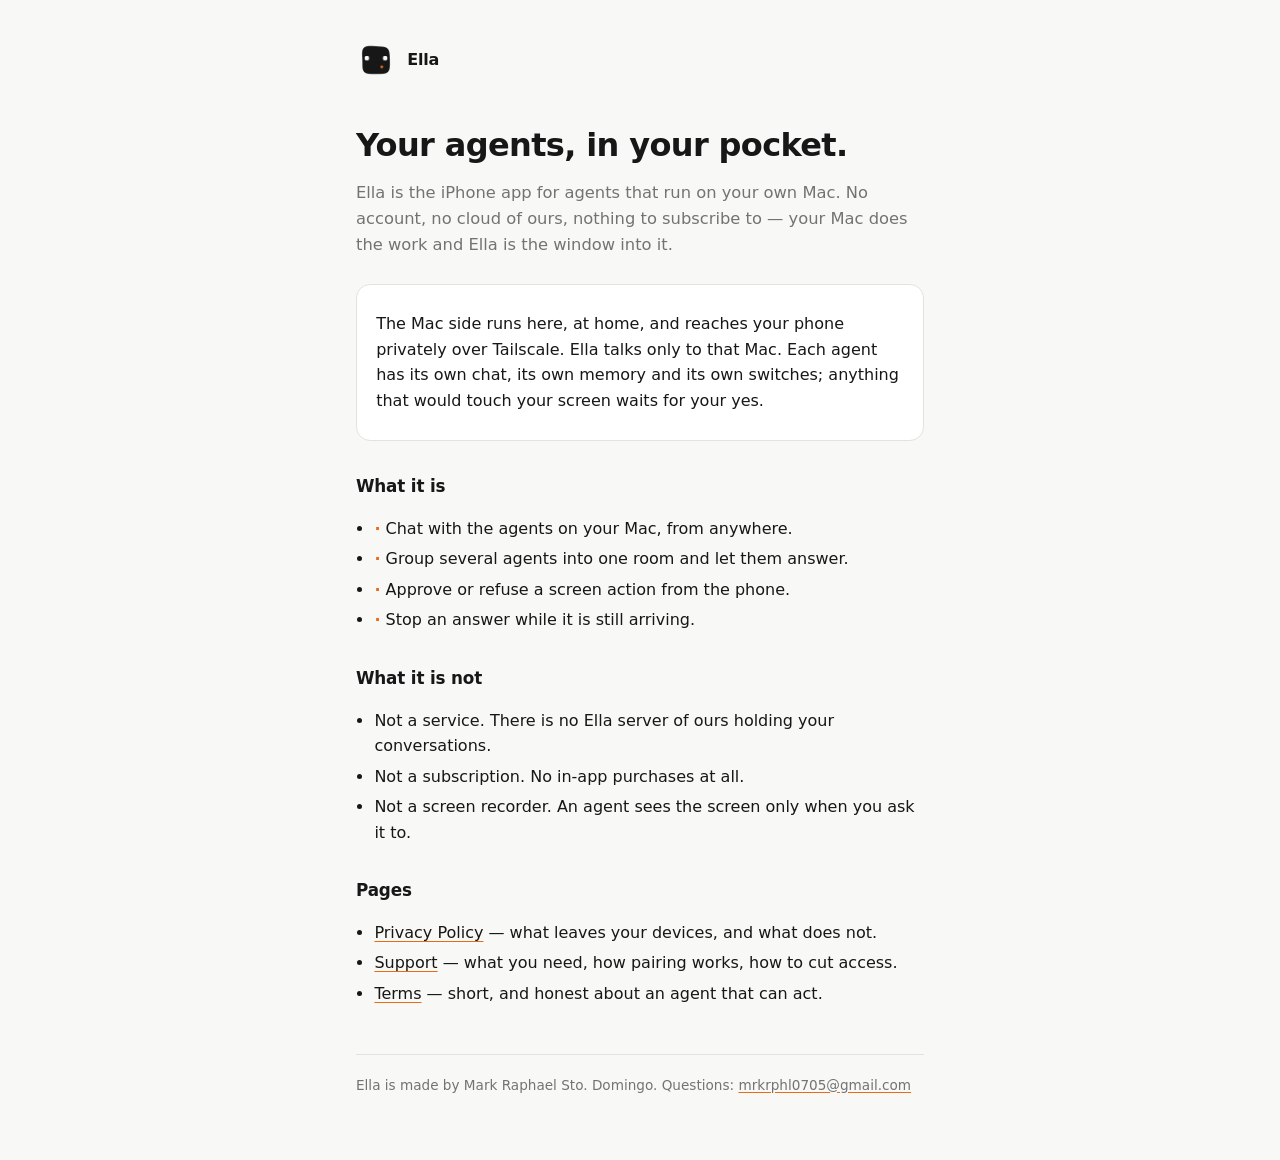
==== index.html @ e2e7eb84 "Ship Ella legal pages: privacy, support, terms" ====
<!DOCTYPE html>
<html lang="en">
  <head>
    <meta charset="utf-8" />
    <meta name="viewport" content="width=device-width, initial-scale=1" />
    <title>Ella — your agents, in your pocket</title>
    <link rel="icon" href="icon.png" type="image/png" />
    <link rel="stylesheet" href="styles.css" />
  </head>
  <body>
    <main class="page">
      <div class="top">
        <img src="icon.png" alt="" />
        <span>Ella</span>
      </div>

      <h1>Your agents, in your pocket.</h1>
      <p class="lede">
        Ella is the iPhone app for agents that run on your own Mac. No account, no cloud of ours,
        nothing to subscribe to — your Mac does the work and Ella is the window into it.
      </p>

      <div class="card">
        <p>
          The Mac side runs here, at home, and reaches your phone privately over Tailscale. Ella
          talks only to that Mac. Each agent has its own chat, its own memory and its own switches;
          anything that would touch your screen waits for your yes.
        </p>
      </div>

      <h2>What it is</h2>
      <ul>
        <li><span class="dot">·</span> Chat with the agents on your Mac, from anywhere.</li>
        <li><span class="dot">·</span> Group several agents into one room and let them answer.</li>
        <li><span class="dot">·</span> Approve or refuse a screen action from the phone.</li>
        <li><span class="dot">·</span> Stop an answer while it is still arriving.</li>
      </ul>

      <h2>What it is not</h2>
      <ul>
        <li>Not a service. There is no Ella server of ours holding your conversations.</li>
        <li>Not a subscription. No in-app purchases at all.</li>
        <li>Not a screen recorder. An agent sees the screen only when you ask it to.</li>
      </ul>

      <h2>Pages</h2>
      <ul>
        <li><a href="privacy.html">Privacy Policy</a> — what leaves your devices, and what does not.</li>
        <li><a href="support.html">Support</a> — what you need, how pairing works, how to cut access.</li>
        <li><a href="terms.html">Terms</a> — short, and honest about an agent that can act.</li>
      </ul>

      <footer>
        Ella is made by Mark Raphael Sto. Domingo. Questions:
        <a href="mailto:mrkrphl0705@gmail.com">mrkrphl0705@gmail.com</a>
      </footer>
    </main>
  </body>
</html>
---- styles.css ----
/* Ella's own surface: off-white, near-black, one orange accent — the same values the app uses in
   Shared/Theme.swift, so the policy page and the app look like one product. */

:root {
  color-scheme: light dark;
  --surface: #f8f8f6;
  --card: #ffffff;
  --ink: #171717;
  --muted: #737373;
  --rule: #e2e2df;
  --working: #ea6b17;
  --max: 38rem;
  font-family: -apple-system, BlinkMacSystemFont, "SF Pro Text", "Segoe UI", system-ui, sans-serif;
  line-height: 1.6;
}

@media (prefers-color-scheme: dark) {
  :root {
    --surface: #1f1f1e;
    --card: #2c2c2a;
    --ink: #f5f5f4;
    --muted: #a3a3a3;
    --rule: #3c3c3a;
  }
}

* { box-sizing: border-box; }

body {
  margin: 0;
  background: var(--surface);
  color: var(--ink);
  -webkit-font-smoothing: antialiased;
}

a { color: var(--ink); text-decoration-color: var(--working); text-underline-offset: 0.16em; }
a:hover { color: var(--working); }

.page { max-width: var(--max); margin: 0 auto; padding: 2.5rem 1.25rem 4rem; }

.top { display: flex; align-items: center; gap: 0.7rem; margin-bottom: 2.5rem; }
.top img { width: 40px; height: 40px; border-radius: 10px; }
.top span { font-weight: 600; letter-spacing: -0.01em; }

h1 { font-size: 2rem; letter-spacing: -0.02em; margin: 0 0 0.4rem; }
h2 { font-size: 1.05rem; letter-spacing: -0.01em; margin: 2rem 0 0.5rem; }
p, li { color: var(--ink); }
p { margin: 0.55rem 0; }

.lede { color: var(--muted); font-size: 1.02rem; margin-bottom: 1.6rem; }
.updated { color: var(--muted); font-size: 0.85rem; margin: 0 0 1.5rem; }

.card {
  background: var(--card);
  border: 1px solid var(--rule);
  border-radius: 14px;
  padding: 1.1rem 1.2rem;
  margin: 1.2rem 0;
}

.grid { display: grid; gap: 0.9rem; grid-template-columns: 1fr; }
@media (min-width: 34rem) { .grid { grid-template-columns: 1fr 1fr; } }

.dot { color: var(--working); font-weight: 600; }

ul { padding-left: 1.15rem; }
li { margin: 0.3rem 0; }

footer {
  margin-top: 3rem;
  padding-top: 1.2rem;
  border-top: 1px solid var(--rule);
  color: var(--muted);
  font-size: 0.85rem;
}
footer a { color: var(--muted); }

code {
  font-family: ui-monospace, SFMono-Regular, Menlo, monospace;
  font-size: 0.9em;
  background: var(--card);
  border: 1px solid var(--rule);
  border-radius: 5px;
  padding: 0.05em 0.35em;
}
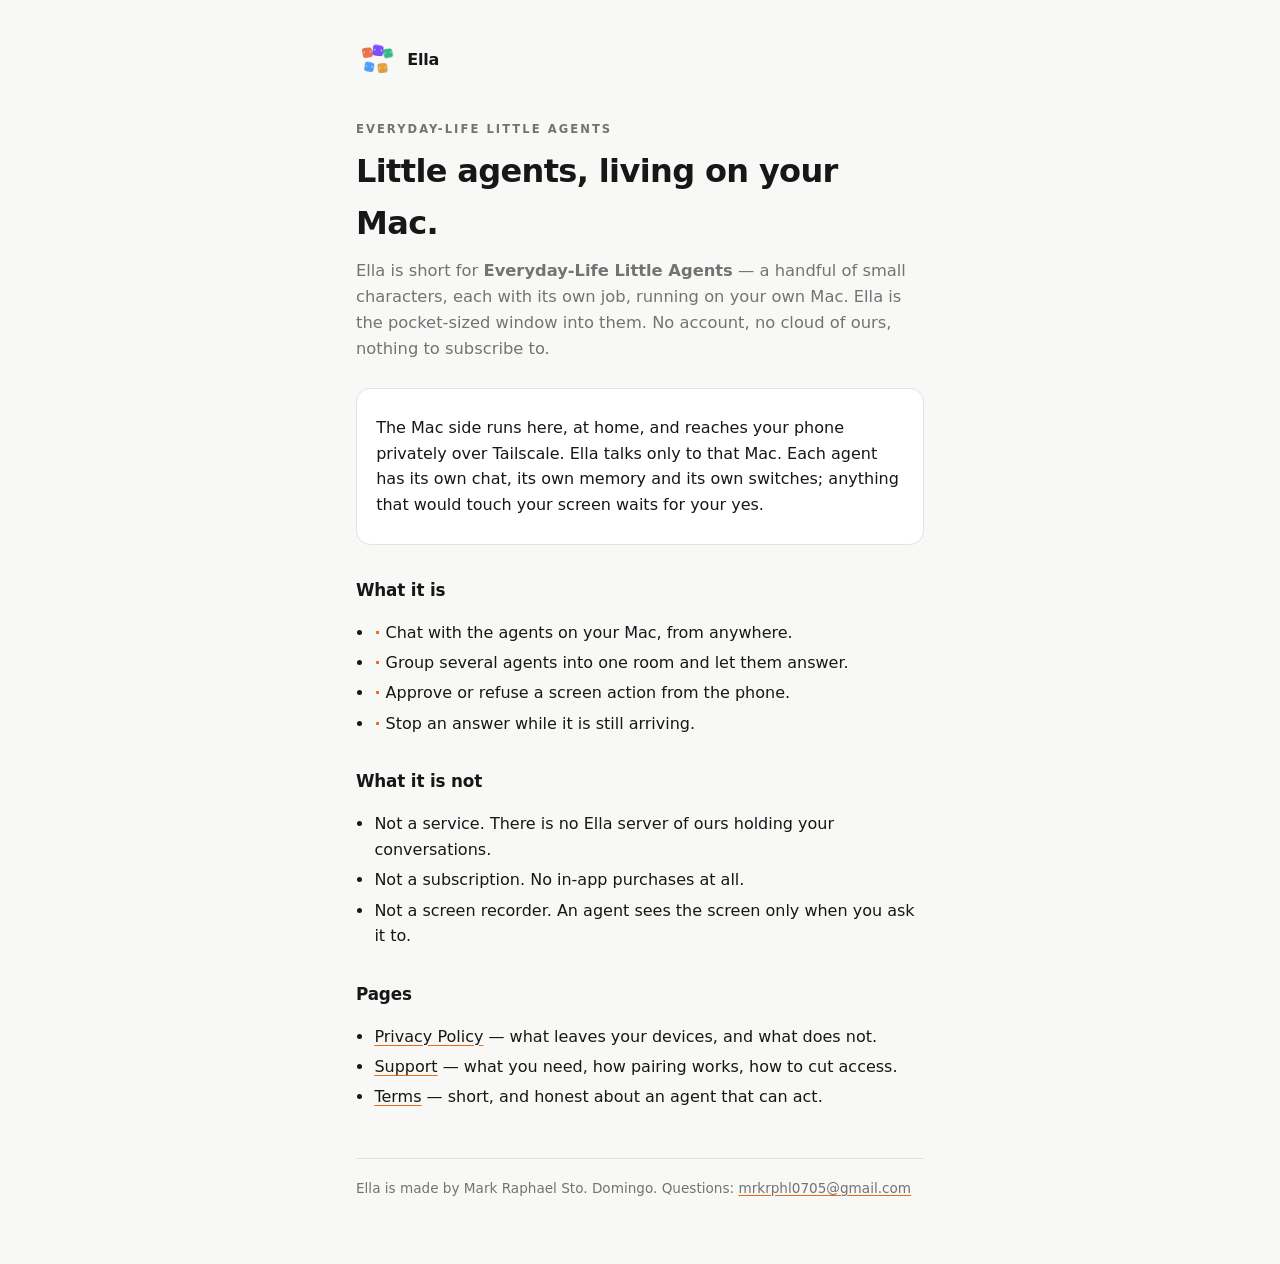
==== commit 1895223f: "Ella has a name: Everyday-Life Little Agents" ====
--- a/index.html
+++ b/index.html
@@ -14,10 +14,12 @@
         <span>Ella</span>
       </div>
 
-      <h1>Your agents, in your pocket.</h1>
+      <p class="eyebrow">Everyday-Life Little Agents</p>
+      <h1>Little agents, living on your Mac.</h1>
       <p class="lede">
-        Ella is the iPhone app for agents that run on your own Mac. No account, no cloud of ours,
-        nothing to subscribe to — your Mac does the work and Ella is the window into it.
+        Ella is short for <strong>Everyday-Life Little Agents</strong> — a handful of small
+        characters, each with its own job, running on your own Mac. Ella is the pocket-sized window
+        into them. No account, no cloud of ours, nothing to subscribe to.
       </p>
 
       <div class="card">
--- a/styles.css
+++ b/styles.css
@@ -42,6 +42,15 @@
 .top img { width: 40px; height: 40px; border-radius: 10px; }
 .top span { font-weight: 600; letter-spacing: -0.01em; }
 
+.eyebrow {
+  letter-spacing: 0.18em;
+  text-transform: uppercase;
+  font-size: 0.72rem;
+  font-weight: 600;
+  color: var(--muted);
+  margin: 0 0 0.5rem;
+}
+
 h1 { font-size: 2rem; letter-spacing: -0.02em; margin: 0 0 0.4rem; }
 h2 { font-size: 1.05rem; letter-spacing: -0.01em; margin: 2rem 0 0.5rem; }
 p, li { color: var(--ink); }
